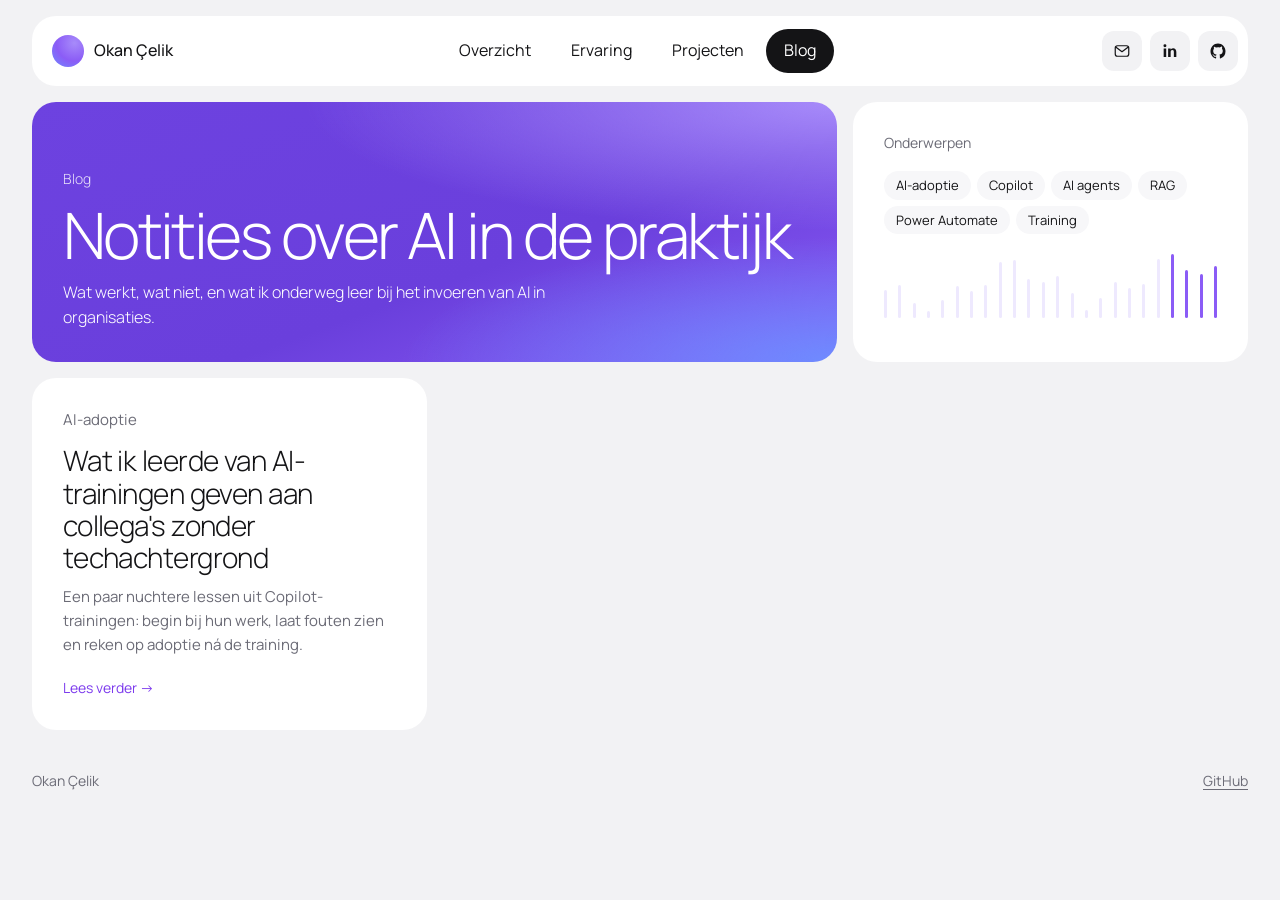
==== blog/index.html @ e5b3ea09 "Nieuwe cv-site met blog in dashboard-stijl Co-Authored-By: Claude Opus 5.5 <noreply@anthropic.com>" ====
<!DOCTYPE html>
<html lang="nl">
<head>
  <meta charset="UTF-8">
  <meta name="viewport" content="width=device-width, initial-scale=1">
  <title>Blog · Okan Çelik</title>
  <meta name="description" content="Notities van Okan Çelik over AI in de praktijk: adoptie, Copilot, agents en automatisering.">
  <link rel="icon" href="../assets/favicon.svg" type="image/svg+xml">
  <link rel="preconnect" href="https://fonts.googleapis.com">
  <link rel="preconnect" href="https://fonts.gstatic.com" crossorigin>
  <link href="https://fonts.googleapis.com/css2?family=Manrope:wght@300;400;500&display=swap" rel="stylesheet">
  <link rel="stylesheet" href="../style.css">
  <script src="../script.js" defer></script>
</head>
<body>
<a class="skip-link" href="#main">Naar de inhoud</a>

<div class="wrap">
  <header class="site-header">
    <a class="logo" href="../index.html"><span class="logo-mark" aria-hidden="true"></span>Okan Çelik</a>
    <nav class="nav" aria-label="Hoofdnavigatie">
      <ul>
        <li><a href="../index.html">Overzicht</a></li>
        <li><a href="../index.html#ervaring">Ervaring</a></li>
        <li><a href="../index.html#projecten">Projecten</a></li>
        <li><a href="../blog/" aria-current="page">Blog</a></li>
      </ul>
    </nav>
    <div class="icon-links">
      <!-- VUL-IN: vervang het e-mailadres -->
      <a class="icon-btn" href="mailto:VUL-IN@example.com" aria-label="E-mail">
        <svg viewBox="0 0 24 24" fill="none" stroke="currentColor" stroke-width="1.6" stroke-linecap="round" stroke-linejoin="round" aria-hidden="true"><rect x="3" y="5" width="18" height="14" rx="3"/><path d="m4 7 8 6 8-6"/></svg>
      </a>
      <!-- VUL-IN: vervang de LinkedIn-URL -->
      <a class="icon-btn" href="https://www.linkedin.com/in/VUL-IN" aria-label="LinkedIn">
        <svg viewBox="0 0 24 24" fill="currentColor" aria-hidden="true"><path d="M6.94 8.5H3.56V20h3.38V8.5ZM5.25 3a1.97 1.97 0 1 0 0 3.94 1.97 1.97 0 0 0 0-3.94Zm15.19 10.3c0-3.1-1.66-4.98-4.32-4.98-1.92 0-2.78 1.06-3.26 1.8V8.5H9.5V20h3.38v-6.06c0-1.6.3-3.14 2.28-3.14 1.95 0 1.98 1.82 1.98 3.24V20h3.3v-6.7Z"/></svg>
      </a>
      <a class="icon-btn" href="https://github.com/okancelikOB" aria-label="GitHub">
        <svg viewBox="0 0 24 24" fill="currentColor" aria-hidden="true"><path d="M12 2C6.48 2 2 6.58 2 12.23c0 4.52 2.87 8.35 6.84 9.7.5.1.68-.22.68-.49l-.01-1.73c-2.78.62-3.37-1.37-3.37-1.37-.46-1.18-1.11-1.5-1.11-1.5-.91-.64.07-.62.07-.62 1 .07 1.53 1.06 1.53 1.06.9 1.57 2.35 1.12 2.92.86.09-.67.35-1.12.63-1.38-2.22-.26-4.56-1.14-4.56-5.07 0-1.12.39-2.04 1.03-2.76-.1-.26-.45-1.3.1-2.71 0 0 .84-.28 2.75 1.05A9.36 9.36 0 0 1 12 6.84c.85 0 1.7.12 2.5.34 1.9-1.33 2.74-1.05 2.74-1.05.55 1.41.2 2.45.1 2.71.64.72 1.03 1.64 1.03 2.76 0 3.94-2.34 4.8-4.57 5.06.36.32.68.94.68 1.9l-.01 2.81c0 .27.18.6.69.49A10.26 10.26 0 0 0 22 12.23C22 6.58 17.52 2 12 2Z"/></svg>
      </a>
    </div>
  </header>
  <main id="main" class="bento">

    <section class="panel panel--accent blog-hero span-8" aria-labelledby="blog-titel">
      <p class="label">Blog</p>
      <h1 id="blog-titel">Notities over AI in de praktijk</h1>
      <p>Wat werkt, wat niet, en wat ik onderweg leer bij het invoeren van AI in organisaties.</p>
    </section>

    <section class="panel span-4" aria-labelledby="onderwerpen">
      <p class="label" id="onderwerpen">Onderwerpen</p>
      <div class="chips" style="margin-top:16px">
        <span class="chip">AI-adoptie</span>
        <span class="chip">Copilot</span>
        <span class="chip">AI agents</span>
        <span class="chip">RAG</span>
        <span class="chip">Power Automate</span>
        <span class="chip">Training</span>
      </div>
      <div class="bars" data-bars="24" data-seed="3" data-highlight="4" aria-hidden="true"></div>
    </section>

    <!-- POSTS: nieuwste bovenaan. Kopieer een <article> om een post toe te voegen. -->
    <article class="panel span-4 card-link">
      <p class="label">AI-adoptie</p>
      <h2 class="title"><a href="posts/wat-ik-leerde-van-ai-trainingen.html">Wat ik leerde van AI-trainingen geven aan collega's zonder techachtergrond</a></h2>
      <p>Een paar nuchtere lessen uit Copilot-trainingen: begin bij hun werk, laat fouten zien en reken op adoptie ná de training.</p>
      <span class="more" aria-hidden="true">Lees verder →</span>
    </article>

  </main>

  <footer class="site-footer">
    <span>Okan Çelik</span>
    <a href="https://github.com/okancelikOB">GitHub</a>
  </footer>
</div>
</body>
</html>
---- style.css ----
/* ==========================================================================
   Okan Çelik — cv & blog
   Lichte dashboard-stijl: grijze achtergrond, witte panelen, paars accent.
   ========================================================================== */

:root {
  --bg: #F2F2F4;
  --panel: #FFFFFF;
  --panel-soft: #F7F7F9;
  --line: #E9E9EE;
  --ink: #141416;
  --muted: #6B6B76;
  --lavender: #A78BFA;
  --violet: #8B5CF6;
  --blue: #6E8BFF;
  --violet-deep: #6D42E0;
  --link: #7C3AED;
  --tint: #EEE9FE;
  --radius: 24px;
  --radius-sm: 16px;
  --gap: 16px;
  --font: "Manrope", system-ui, -apple-system, "Segoe UI", sans-serif;
}

*,
*::before,
*::after { box-sizing: border-box; }

html { scroll-behavior: smooth; }

body {
  margin: 0;
  background: var(--bg);
  color: var(--ink);
  font-family: var(--font);
  font-size: 16px;
  font-weight: 400;
  line-height: 1.6;
  -webkit-font-smoothing: antialiased;
}

img, svg { max-width: 100%; display: block; }

h1, h2, h3 { margin: 0; font-weight: 400; line-height: 1.15; letter-spacing: -0.02em; }
p { margin: 0; }
ul, ol { margin: 0; padding: 0; list-style: none; }

a { color: var(--link); text-underline-offset: 3px; }

:focus-visible {
  outline: 2px solid var(--link);
  outline-offset: 3px;
  border-radius: 8px;
}

.skip-link {
  position: absolute;
  left: 16px;
  top: -100px;
  z-index: 10;
  padding: 10px 16px;
  background: var(--ink);
  color: #fff;
  border-radius: 999px;
  text-decoration: none;
}
.skip-link:focus { top: 16px; }

.visually-hidden {
  position: absolute !important;
  width: 1px; height: 1px;
  overflow: hidden;
  clip: rect(0 0 0 0);
  white-space: nowrap;
}

.wrap {
  max-width: 1280px;
  margin: 0 auto;
  padding-inline: clamp(16px, 3vw, 32px);
}

/* ---------- Navigatie ---------- */

.site-header {
  display: grid;
  grid-template-columns: auto 1fr auto;
  grid-template-areas: "logo nav icons";
  align-items: center;
  gap: 16px;
  margin-block: 16px;
  padding: 10px 10px 10px 20px;
  background: var(--panel);
  border-radius: var(--radius);
}

.logo {
  grid-area: logo;
  display: flex;
  align-items: center;
  gap: 10px;
  color: var(--ink);
  font-weight: 500;
  text-decoration: none;
  white-space: nowrap;
}
.logo-mark {
  width: 32px;
  height: 32px;
  border-radius: 50%;
  background: radial-gradient(circle at 70% 25%, var(--lavender), var(--violet) 55%, var(--blue));
}

.nav { grid-area: nav; justify-self: center; overflow-x: auto; scrollbar-width: none; }
.nav::-webkit-scrollbar { display: none; }
.nav ul { display: flex; gap: 4px; padding: 3px; }
.nav a {
  display: block;
  padding: 9px 18px;
  border-radius: 999px;
  color: var(--ink);
  text-decoration: none;
  white-space: nowrap;
}
.nav a:hover { background: var(--panel-soft); }
.nav a[aria-current="page"] { background: var(--ink); color: #fff; }

.icon-links { grid-area: icons; display: flex; gap: 8px; }
.icon-btn {
  display: grid;
  place-items: center;
  width: 40px;
  height: 40px;
  border-radius: 12px;
  background: var(--bg);
  color: var(--ink);
}
.icon-btn:hover { background: var(--tint); color: var(--link); }
.icon-btn svg { width: 18px; height: 18px; }

/* ---------- Bento-grid & panelen ---------- */

.bento {
  display: grid;
  grid-template-columns: repeat(12, minmax(0, 1fr));
  gap: var(--gap);
}

.panel {
  background: var(--panel);
  border-radius: var(--radius);
  padding: clamp(20px, 2.4vw, 32px);
  min-width: 0;
}

.span-3 { grid-column: span 3; }
.span-4 { grid-column: span 4; }
.span-5 { grid-column: span 5; }
.span-6 { grid-column: span 6; }
.span-7 { grid-column: span 7; }
.span-8 { grid-column: span 8; }
.span-12 { grid-column: span 12; }

.panel-head {
  display: flex;
  justify-content: space-between;
  align-items: baseline;
  gap: 12px;
  margin-bottom: 20px;
}

.label { font-size: 14px; color: var(--muted); font-weight: 400; letter-spacing: 0; }
.title { font-size: clamp(22px, 2.2vw, 28px); font-weight: 300; }
.big {
  font-size: clamp(44px, 5vw, 64px);
  font-weight: 300;
  line-height: 1;
  letter-spacing: -0.04em;
  margin-block: 12px 8px;
  font-variant-numeric: tabular-nums;
}
.sub { font-size: 14px; color: var(--muted); }

.chip {
  display: inline-flex;
  align-items: center;
  gap: 6px;
  padding: 4px 12px;
  border-radius: 999px;
  background: var(--panel-soft);
  font-size: 13px;
  color: var(--ink);
}
.chips { display: flex; flex-wrap: wrap; gap: 6px; }

/* ---------- Groot paars paneel ---------- */

.panel--accent {
  position: relative;
  overflow: hidden;
  display: flex;
  flex-direction: column;
  color: #fff;
  background:
    radial-gradient(120% 90% at 100% 0%, var(--lavender) 0%, rgba(167, 139, 250, 0) 55%),
    radial-gradient(90% 80% at 100% 100%, var(--blue) 0%, rgba(110, 139, 255, 0) 60%),
    linear-gradient(160deg, var(--violet-deep) 0%, #6A3FDC 60%, var(--violet) 100%);
}
.panel--accent .label { color: #fff; opacity: 0.85; }
.panel--accent :focus-visible { outline-color: #fff; }

.hero { grid-column: 7 / span 6; grid-row: 1 / span 2; min-height: 460px; }
.hero h1 {
  font-size: clamp(44px, 5.5vw, 76px);
  font-weight: 300;
  letter-spacing: -0.04em;
  margin-block: 16px 8px;
}
.hero .role { font-size: 18px; font-weight: 400; }
.hero .intro { max-width: 46ch; margin-top: 16px; font-weight: 300; font-size: 17px; }

.hero-curve { position: relative; height: 90px; margin-block: auto 0; color: #fff; padding-top: 24px; }

.hero-facts {
  display: grid;
  grid-template-columns: repeat(3, minmax(0, 1fr));
  gap: 12px;
  margin-top: 20px;
  padding-top: 20px;
  border-top: 1px solid rgba(255, 255, 255, 0.28);
}
.hero-facts dt { font-size: 13px; opacity: 0.85; }
.hero-facts dd { margin: 2px 0 0; font-size: 15px; }

.actions { display: flex; flex-wrap: wrap; gap: 8px; margin-top: 24px; }
.btn {
  display: inline-flex;
  align-items: center;
  gap: 8px;
  padding: 10px 20px;
  border-radius: 999px;
  font-size: 15px;
  text-decoration: none;
  white-space: nowrap;
}
.btn--light { background: #fff; color: var(--ink); }
.btn--ghost { color: #fff; box-shadow: inset 0 0 0 1px rgba(255, 255, 255, 0.55); }
.btn--ghost:hover { background: rgba(255, 255, 255, 0.12); }
.btn--dark { background: var(--ink); color: #fff; }

/* ---------- Grafieken ---------- */

/* Dunne verticale streepjes (gevuld door script.js of handmatig) */
.bars {
  display: flex;
  align-items: flex-end;
  justify-content: space-between;
  gap: 4px;
  height: 64px;
  margin-top: 20px;
}
.bars span {
  width: 3px;
  height: var(--h, 50%);
  border-radius: 3px;
  background: var(--tint);
  transform-origin: bottom;
}
.bars span.is-hi { background: var(--violet); }

/* Vloeiende curve met verloop eronder */
.curve { position: relative; color: var(--violet); }
.curve svg { position: absolute; inset: 0; width: 100%; height: 100%; overflow: visible; }
.curve-line { fill: none; stroke: currentColor; stroke-width: 2; vector-effect: non-scaling-stroke; }
.curve-dot {
  position: absolute;
  width: 12px;
  height: 12px;
  border-radius: 50%;
  background: currentColor;
  box-shadow: 0 0 0 5px color-mix(in srgb, currentColor 22%, transparent);
  transform: translate(-50%, -50%);
}
.hero-curve .curve-dot { background: #fff; }

/* Halve-cirkelmeter */
.gauge { position: relative; max-width: 220px; margin: 12px auto 0; }
.gauge svg { width: 100%; height: auto; }
.gauge-value {
  position: absolute;
  inset: auto 0 0;
  text-align: center;
  font-size: 48px;
  font-weight: 300;
  line-height: 1;
  letter-spacing: -0.04em;
}

/* Talen */
.lang-list { display: grid; gap: 10px; margin-top: 16px; }
.lang-list li { display: flex; justify-content: space-between; gap: 8px; font-size: 15px; }
.lang-list span { color: var(--muted); font-size: 14px; }

/* ---------- Werkervaring (tracker) ---------- */

.tracker-chart { height: 130px; margin-bottom: 16px; }
.tracker-chart .curve-dot {
  width: 10px;
  height: 10px;
  background: #fff;
  border: 2px solid var(--violet);
  box-shadow: none;
  transition: transform 0.2s;
}
.tracker-chart .curve-dot.is-active {
  background: var(--violet);
  box-shadow: 0 0 0 6px color-mix(in srgb, var(--violet) 22%, transparent);
  transform: translate(-50%, -50%) scale(1.4);
}

.axis { display: flex; justify-content: space-between; font-size: 13px; color: var(--muted); margin-bottom: 8px; }

.tracker-steps {
  display: grid;
  grid-template-columns: repeat(7, minmax(0, 1fr));
  gap: 8px;
}
.tracker-steps button {
  font: inherit;
  text-align: left;
  padding: 12px 14px;
  border: 0;
  border-radius: var(--radius-sm);
  background: var(--panel-soft);
  color: var(--ink);
  cursor: pointer;
  line-height: 1.3;
}
.tracker-steps button:hover { background: var(--tint); }
.tracker-steps button[aria-selected="true"] { background: var(--ink); color: #fff; }
.tracker-steps .org { display: block; font-size: 12px; opacity: 0.75; margin-bottom: 4px; }
.tracker-steps .role-name { display: block; font-size: 14px; }

.tracker-detail {
  margin-top: 16px;
  padding: clamp(18px, 2vw, 28px);
  border-radius: 20px;
  background: var(--panel-soft);
}
.tracker-detail + .tracker-detail { margin-top: 8px; }
.tracker-detail h3 { font-size: 22px; font-weight: 300; }
.tracker-detail .label { margin-top: 2px; }
.tracker-detail ul { display: grid; grid-template-columns: repeat(2, minmax(0, 1fr)); gap: 8px 24px; margin-top: 16px; }
.tracker-detail li { position: relative; padding-left: 18px; font-size: 15px; }
.tracker-detail li::before {
  content: "";
  position: absolute;
  left: 0;
  top: 0.6em;
  width: 6px;
  height: 6px;
  border-radius: 50%;
  background: var(--violet);
}

/* Zonder JS: geen knoppen, alle rollen onder elkaar */
html:not(.js) .tracker-steps,
html:not(.js) .tracker-chart,
html:not(.js) .axis { display: none; }

/* ---------- Skills ---------- */

.skill-chart { height: 150px; margin-top: 8px; }
.skill-chart span { width: 3px; }
.skill-chart span[data-g="1"] { background: var(--violet); }
.skill-chart span[data-g="2"] { background: var(--lavender); }
.skill-chart span[data-g="3"] { background: var(--blue); }
.skill-chart span[data-g="4"] { background: var(--ink); }

.skill-groups { display: grid; grid-template-columns: repeat(4, minmax(0, 1fr)); gap: 16px; margin-top: 20px; }
.skill-groups h3 { display: flex; align-items: center; gap: 8px; font-size: 14px; color: var(--muted); margin-bottom: 8px; }
.skill-groups h3::before { content: ""; width: 8px; height: 8px; border-radius: 50%; background: var(--c); }
.skill-groups li { font-size: 15px; }

/* ---------- Opleiding ---------- */

.steps { position: relative; display: grid; gap: 22px; margin-top: 8px; }
.steps::before {
  content: "";
  position: absolute;
  left: 5px;
  top: 8px;
  bottom: 8px;
  width: 2px;
  background: linear-gradient(var(--violet), var(--tint));
}
.steps li { position: relative; padding-left: 28px; }
.steps li::before {
  content: "";
  position: absolute;
  left: 0;
  top: 6px;
  width: 12px;
  height: 12px;
  border-radius: 50%;
  background: #fff;
  border: 2px solid var(--violet);
}
.steps li:first-child::before { background: var(--violet); }
.steps strong { display: block; font-weight: 500; }

/* ---------- Projecten ---------- */

.project { display: flex; flex-direction: column; gap: 12px; }
.project p { color: var(--muted); font-size: 15px; }
.project .chips { margin-top: auto; padding-top: 8px; }

.diverge { margin-top: 8px; }
.diverge-row { display: grid; grid-template-columns: 90px 1fr 64px; align-items: center; gap: 12px; font-size: 14px; }
.diverge-row + .diverge-row { margin-top: 10px; }
.diverge-track {
  position: relative;
  height: 10px;
  background: linear-gradient(var(--line), var(--line)) center / 1px 100% no-repeat;
}
.diverge-bar { position: absolute; top: 2px; height: 6px; border-radius: 6px; background: var(--violet); }
.diverge-bar.neg { right: 50%; }
.diverge-bar.pos { left: 50%; background: var(--blue); }
.diverge-row .val { text-align: right; font-variant-numeric: tabular-nums; }
.diverge .sub { margin-top: 10px; }

.key-finding {
  padding: 14px 16px;
  border-radius: var(--radius-sm);
  background: var(--tint);
  color: var(--ink) !important;
}

/* Klikbaar paneel (blog-kaarten) */
.card-link { position: relative; display: flex; flex-direction: column; gap: 12px; transition: background 0.2s; }
.card-link:hover { background: #FCFBFF; }
.card-link h2 a, .card-link h3 a { color: var(--ink); text-decoration: none; }
.card-link h2 a::after, .card-link h3 a::after { content: ""; position: absolute; inset: 0; border-radius: var(--radius); }
.card-link :focus-visible { outline: none; }
.card-link:has(a:focus-visible) { outline: 2px solid var(--link); outline-offset: 3px; }
.card-link p { color: var(--muted); font-size: 15px; }
.more { margin-top: auto; padding-top: 8px; font-size: 14px; color: var(--link); }

/* Contact */
.contact-list { display: grid; gap: 8px; margin-top: 8px; }
.contact-list a {
  display: flex;
  align-items: center;
  gap: 12px;
  padding: 8px;
  border-radius: var(--radius-sm);
  color: var(--ink);
  text-decoration: none;
}
.contact-list a:hover { background: var(--panel-soft); }
.contact-list .icon-btn { flex: none; }
.contact-list small { display: block; color: var(--muted); font-size: 13px; }

/* ---------- Blog ---------- */

.blog-hero { min-height: 260px; justify-content: flex-end; }
.blog-hero h1 { font-size: clamp(40px, 5vw, 64px); font-weight: 300; letter-spacing: -0.04em; margin-block: 8px; }
.blog-hero p { max-width: 50ch; font-weight: 300; }

.article {
  max-width: 780px;
  margin: 0 auto;
  padding: clamp(24px, 5vw, 64px);
}
.back { display: inline-block; font-size: 14px; color: var(--muted); text-decoration: none; margin-bottom: 24px; }
.back:hover { color: var(--link); }
.article h1 { font-size: clamp(32px, 4.5vw, 52px); font-weight: 300; letter-spacing: -0.035em; margin-block: 16px; }
.article .lead { font-size: 19px; font-weight: 300; color: var(--muted); }
.prose { margin-top: 32px; font-size: 17px; }
.prose > * + * { margin-top: 1.1em; }
.prose h2 { font-size: 24px; font-weight: 400; margin-top: 1.8em; }
.prose ul, .prose ol { padding-left: 1.3em; list-style: disc; }
.prose ol { list-style: decimal; }
.prose li + li { margin-top: 0.4em; }
.prose blockquote {
  margin-inline: 0;
  padding: 16px 20px;
  border-radius: var(--radius-sm);
  background: var(--tint);
}
.prose img { border-radius: var(--radius-sm); }

/* ---------- Footer ---------- */

.site-footer {
  display: flex;
  flex-wrap: wrap;
  justify-content: space-between;
  gap: 8px;
  padding-block: 32px;
  font-size: 14px;
  color: var(--muted);
}
.site-footer a { color: var(--muted); }

main { padding-bottom: 8px; }

/* ---------- Animatie (alleen als de gebruiker het toestaat) ---------- */

@media (prefers-reduced-motion: no-preference) {
  .bars span { animation: grow 0.8s cubic-bezier(0.2, 0.7, 0.2, 1) both; animation-delay: calc(var(--i, 0) * 18ms); }
  .curve svg { animation: reveal 1.2s cubic-bezier(0.3, 0.6, 0.2, 1) both; }
  .curve-dot { animation: fade 0.4s ease-out 0.9s both; }
}
@media (prefers-reduced-motion: reduce) {
  html { scroll-behavior: auto; }
  *, *::before, *::after { transition: none !important; }
}
@keyframes grow { from { transform: scaleY(0); } }
@keyframes reveal { from { clip-path: inset(0 100% 0 0); } to { clip-path: inset(0 0 0 0); } }
@keyframes fade { from { opacity: 0; } }

/* ---------- Responsive ---------- */

@media (max-width: 1024px) {
  .bento { grid-template-columns: repeat(6, minmax(0, 1fr)); }
  .span-3 { grid-column: span 3; }
  .span-4, .span-5, .span-6, .span-7, .span-8, .span-12 { grid-column: span 6; }
  .span-4.half { grid-column: span 3; }
  .hero { grid-column: 1 / -1; grid-row: auto; min-height: 0; }
  .tracker-steps { grid-template-columns: repeat(4, minmax(0, 1fr)); }
  .skill-groups { grid-template-columns: repeat(2, minmax(0, 1fr)); }
}

@media (max-width: 720px) {
  .site-header {
    grid-template-columns: 1fr auto;
    grid-template-areas: "logo icons" "nav nav";
    padding: 10px;
  }
  .nav { justify-self: stretch; }
  .nav ul { justify-content: space-between; }
  .nav ul { gap: 0; }
  .nav a { padding: 8px 10px; font-size: 15px; }
  .logo { padding-left: 6px; }
}

@media (max-width: 640px) {
  .bento { grid-template-columns: minmax(0, 1fr); }
  .bento > * { grid-column: 1 / -1 !important; }
  .hero-facts { grid-template-columns: 1fr; }
  .tracker-chart { height: 90px; }
  .tracker-steps { grid-template-columns: minmax(0, 1fr); }
  .tracker-detail ul { grid-template-columns: 1fr; }
  .skill-groups { grid-template-columns: 1fr 1fr; }
  .diverge-row { grid-template-columns: 76px 1fr 56px; }
}
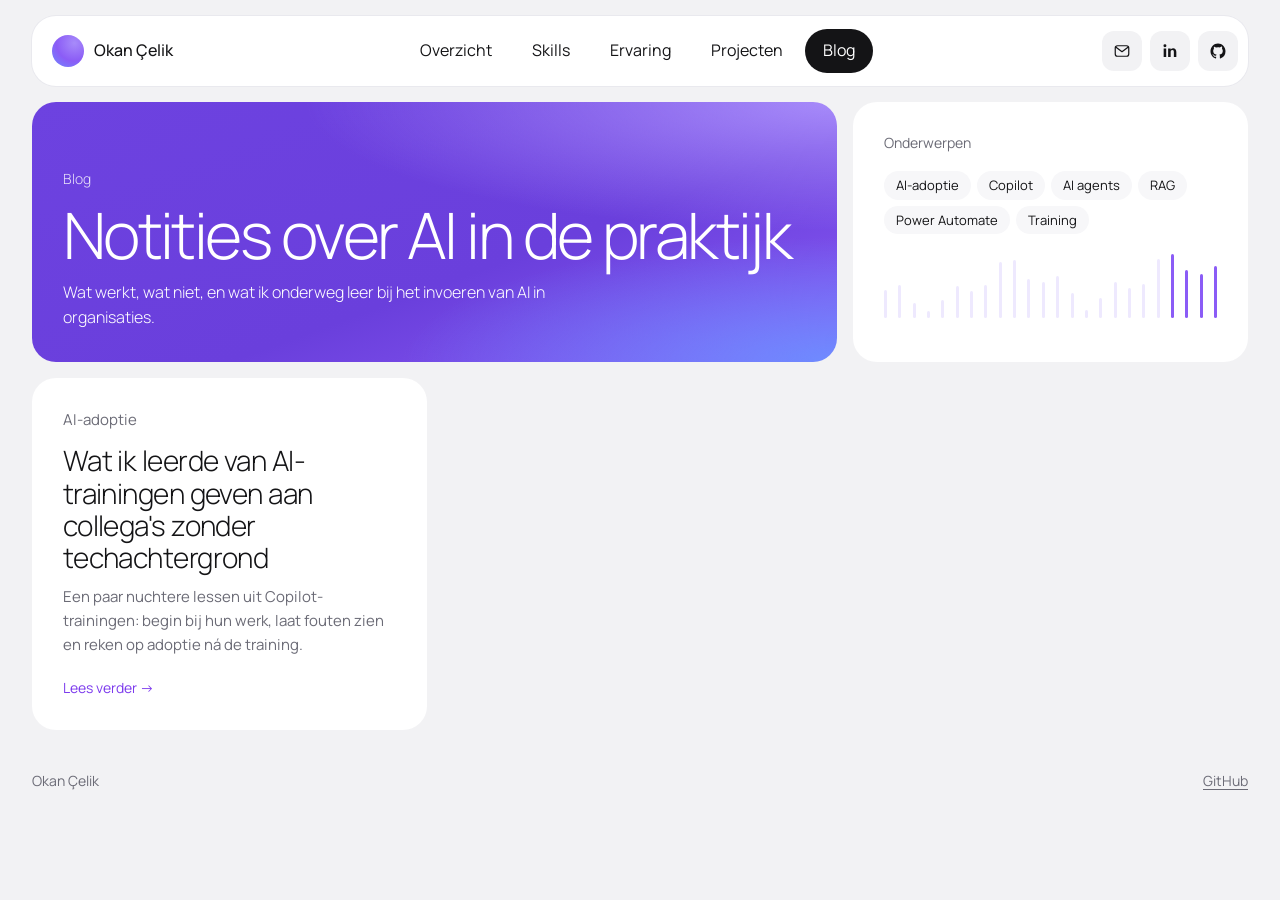
==== commit 341748f8: "Herindeling voor recruiters: skill-filter, uitklapbare projecten, meelopende nav Werkervaring en opl" ====
--- a/blog/index.html
+++ b/blog/index.html
@@ -20,7 +20,8 @@
     <a class="logo" href="../index.html"><span class="logo-mark" aria-hidden="true"></span>Okan Çelik</a>
     <nav class="nav" aria-label="Hoofdnavigatie">
       <ul>
-        <li><a href="../index.html">Overzicht</a></li>
+        <li><a href="../index.html#overzicht">Overzicht</a></li>
+        <li><a href="../index.html#skills">Skills</a></li>
         <li><a href="../index.html#ervaring">Ervaring</a></li>
         <li><a href="../index.html#projecten">Projecten</a></li>
         <li><a href="../blog/" aria-current="page">Blog</a></li>
--- a/style.css
+++ b/style.css
@@ -40,6 +40,7 @@
 }
 
 img, svg { max-width: 100%; display: block; }
+[hidden] { display: none !important; }
 
 h1, h2, h3 { margin: 0; font-weight: 400; line-height: 1.15; letter-spacing: -0.02em; }
 p { margin: 0; }
@@ -88,11 +89,17 @@
   grid-template-areas: "logo nav icons";
   align-items: center;
   gap: 16px;
+  position: sticky;
+  top: 8px;
+  z-index: 20;
   margin-block: 16px;
   padding: 10px 10px 10px 20px;
   background: var(--panel);
   border-radius: var(--radius);
-}
+  box-shadow: 0 0 0 1px var(--line);
+}
+
+[id] { scroll-margin-top: 104px; }
 
 .logo {
   grid-area: logo;
@@ -123,7 +130,7 @@
   white-space: nowrap;
 }
 .nav a:hover { background: var(--panel-soft); }
-.nav a[aria-current="page"] { background: var(--ink); color: #fff; }
+.nav a[aria-current]:not([aria-current="false"]) { background: var(--ink); color: #fff; }
 
 .icon-links { grid-area: icons; display: flex; gap: 8px; }
 .icon-btn {
@@ -209,28 +216,16 @@
 .panel--accent .label { color: #fff; opacity: 0.85; }
 .panel--accent :focus-visible { outline-color: #fff; }
 
-.hero { grid-column: 7 / span 6; grid-row: 1 / span 2; min-height: 460px; }
+.hero { grid-column: 5 / span 8; grid-row: 1; min-height: 380px; }
 .hero h1 {
   font-size: clamp(44px, 5.5vw, 76px);
   font-weight: 300;
   letter-spacing: -0.04em;
   margin-block: 16px 8px;
 }
-.hero .role { font-size: 18px; font-weight: 400; }
 .hero .intro { max-width: 46ch; margin-top: 16px; font-weight: 300; font-size: 17px; }
 
 .hero-curve { position: relative; height: 90px; margin-block: auto 0; color: #fff; padding-top: 24px; }
-
-.hero-facts {
-  display: grid;
-  grid-template-columns: repeat(3, minmax(0, 1fr));
-  gap: 12px;
-  margin-top: 20px;
-  padding-top: 20px;
-  border-top: 1px solid rgba(255, 255, 255, 0.28);
-}
-.hero-facts dt { font-size: 13px; opacity: 0.85; }
-.hero-facts dd { margin: 2px 0 0; font-size: 15px; }
 
 .actions { display: flex; flex-wrap: wrap; gap: 8px; margin-top: 24px; }
 .btn {
@@ -282,6 +277,7 @@
   transform: translate(-50%, -50%);
 }
 .hero-curve .curve-dot { background: #fff; }
+.hero-curve .curve-line { stroke-width: 2.5; }
 
 /* Halve-cirkelmeter */
 .gauge { position: relative; max-width: 220px; margin: 12px auto 0; }
@@ -490,6 +486,139 @@
 }
 .prose img { border-radius: var(--radius-sm); }
 
+/* ---------- Secties ---------- */
+
+.section { margin-top: var(--gap); }
+.section-head {
+  display: flex;
+  flex-wrap: wrap;
+  justify-content: space-between;
+  align-items: baseline;
+  gap: 8px 16px;
+  margin: 48px 4px 16px;
+}
+
+.facts { grid-column: 1 / span 4; grid-row: 1; display: flex; flex-direction: column; }
+.facts dl { display: grid; gap: 18px; margin: 20px 0 0; }
+.facts dt { font-size: 13px; color: var(--muted); }
+.facts dd { margin: 2px 0 0; font-size: 16px; }
+
+.strength { display: flex; flex-direction: column; gap: 12px; }
+.strength p { color: var(--muted); font-size: 15px; }
+.strength .chips { margin-top: auto; padding-top: 8px; }
+.strength-icon {
+  display: grid;
+  place-items: center;
+  width: 44px;
+  height: 44px;
+  border-radius: 14px;
+  background: var(--tint);
+  color: var(--link);
+}
+.strength-icon svg { width: 22px; height: 22px; }
+
+.stat { display: flex; flex-direction: column; color: var(--ink); text-decoration: none; }
+a.stat:hover { background: #FCFBFF; }
+a.stat .more { margin-top: auto; }
+.center { text-align: center; margin-top: 10px; }
+
+/* ---------- Skill-filter ---------- */
+
+button.chip, .skill { font: inherit; border: 0; cursor: pointer; }
+button.chip { font-size: 13px; }
+button.chip:hover { background: var(--tint); }
+.chip--static { color: var(--muted); }
+
+.skill {
+  display: inline-flex;
+  align-items: center;
+  gap: 6px;
+  padding: 2px 0;
+  background: none;
+  color: var(--ink);
+  font-size: 15px;
+  text-align: left;
+}
+.skill:hover { color: var(--link); }
+.skill::after {
+  content: attr(data-count);
+  font-size: 12px;
+  color: var(--muted);
+}
+
+button.chip[aria-pressed="true"],
+.skill[aria-pressed="true"] { background: var(--ink); color: #fff; }
+.skill[aria-pressed="true"] { padding: 2px 10px; border-radius: 999px; }
+.skill[aria-pressed="true"]::after { color: #fff; opacity: 0.7; }
+
+.skill-chart span { transition: opacity 0.2s, background 0.2s; }
+.skill-chart.has-selection span:not(.is-selected) { opacity: 0.25; }
+
+[data-skills] { transition: opacity 0.25s, box-shadow 0.25s; }
+.is-filtering [data-skills]:not(.is-match) { opacity: 0.35; }
+.is-filtering .panel.is-match,
+.is-filtering .tracker-steps .is-match { box-shadow: inset 0 0 0 2px var(--violet); }
+.tracker-chart .curve-dot.is-match { border-color: var(--link); background: var(--tint); }
+
+.filter-bar {
+  position: fixed;
+  left: 50%;
+  bottom: calc(16px + env(safe-area-inset-bottom, 0px));
+  z-index: 30;
+  display: flex;
+  align-items: center;
+  gap: 12px;
+  max-width: calc(100% - 32px);
+  padding: 8px 8px 8px 20px;
+  border-radius: 999px;
+  background: var(--ink);
+  color: #fff;
+  font-size: 14px;
+  transform: translateX(-50%);
+}
+.filter-clear {
+  flex: none;
+  font: inherit;
+  padding: 8px 14px;
+  border: 0;
+  border-radius: 999px;
+  background: #fff;
+  color: var(--ink);
+  cursor: pointer;
+}
+.filter-bar :focus-visible { outline-color: #fff; }
+
+/* ---------- Uitklapbare projecten ---------- */
+
+.projects { grid-auto-flow: row dense; }
+html.js .project-more { display: none; }
+.project.is-open { grid-column: 1 / -1; }
+.project.is-open .project-more { display: grid; gap: 12px; max-width: 72ch; }
+.project-more p { color: var(--ink); }
+.project-foot {
+  display: flex;
+  flex-wrap: wrap;
+  justify-content: space-between;
+  align-items: center;
+  gap: 12px;
+  margin-top: auto;
+  padding-top: 8px;
+}
+.project-foot .chips { margin-top: 0; padding-top: 0; }
+.more-btn {
+  font: inherit;
+  font-size: 14px;
+  padding: 8px 16px;
+  border: 0;
+  border-radius: 999px;
+  background: var(--panel-soft);
+  color: var(--ink);
+  cursor: pointer;
+}
+.more-btn:hover { background: var(--tint); }
+.more-btn[aria-expanded="true"] { background: var(--ink); color: #fff; }
+html:not(.js) .more-btn { display: none; }
+
 /* ---------- Footer ---------- */
 
 .site-footer {
@@ -526,8 +655,7 @@
   .bento { grid-template-columns: repeat(6, minmax(0, 1fr)); }
   .span-3 { grid-column: span 3; }
   .span-4, .span-5, .span-6, .span-7, .span-8, .span-12 { grid-column: span 6; }
-  .span-4.half { grid-column: span 3; }
-  .hero { grid-column: 1 / -1; grid-row: auto; min-height: 0; }
+  .hero, .facts { grid-column: 1 / -1; grid-row: auto; min-height: 0; }
   .tracker-steps { grid-template-columns: repeat(4, minmax(0, 1fr)); }
   .skill-groups { grid-template-columns: repeat(2, minmax(0, 1fr)); }
 }
@@ -548,7 +676,6 @@
 @media (max-width: 640px) {
   .bento { grid-template-columns: minmax(0, 1fr); }
   .bento > * { grid-column: 1 / -1 !important; }
-  .hero-facts { grid-template-columns: 1fr; }
   .tracker-chart { height: 90px; }
   .tracker-steps { grid-template-columns: minmax(0, 1fr); }
   .tracker-detail ul { grid-template-columns: 1fr; }
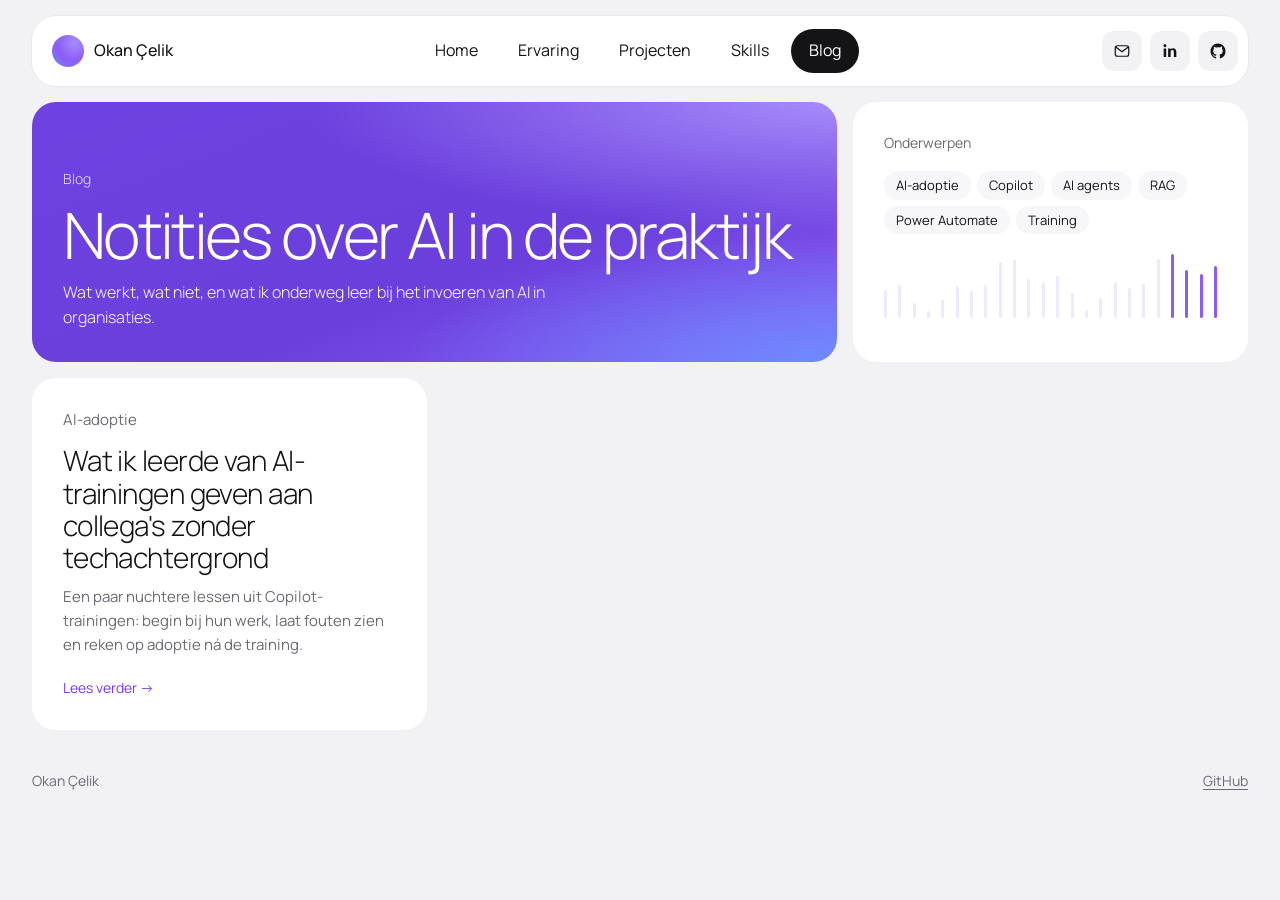
==== commit 4ba61f31: "Rustigere indeling: vijf vaste blokken, projectfilter, geen dubbele info Co-Authored-By: Claude Opus" ====
--- a/blog/index.html
+++ b/blog/index.html
@@ -20,10 +20,10 @@
     <a class="logo" href="../index.html"><span class="logo-mark" aria-hidden="true"></span>Okan Çelik</a>
     <nav class="nav" aria-label="Hoofdnavigatie">
       <ul>
-        <li><a href="../index.html#overzicht">Overzicht</a></li>
-        <li><a href="../index.html#skills">Skills</a></li>
+        <li><a href="../index.html#overzicht">Home</a></li>
         <li><a href="../index.html#ervaring">Ervaring</a></li>
         <li><a href="../index.html#projecten">Projecten</a></li>
+        <li><a href="../index.html#skills">Skills</a></li>
         <li><a href="../blog/" aria-current="page">Blog</a></li>
       </ul>
     </nav>
--- a/style.css
+++ b/style.css
@@ -279,21 +279,8 @@
 .hero-curve .curve-dot { background: #fff; }
 .hero-curve .curve-line { stroke-width: 2.5; }
 
-/* Halve-cirkelmeter */
-.gauge { position: relative; max-width: 220px; margin: 12px auto 0; }
-.gauge svg { width: 100%; height: auto; }
-.gauge-value {
-  position: absolute;
-  inset: auto 0 0;
-  text-align: center;
-  font-size: 48px;
-  font-weight: 300;
-  line-height: 1;
-  letter-spacing: -0.04em;
-}
-
 /* Talen */
-.lang-list { display: grid; gap: 10px; margin-top: 16px; }
+.lang-list { display: grid; gap: 14px; margin-top: 20px; }
 .lang-list li { display: flex; justify-content: space-between; gap: 8px; font-size: 15px; }
 .lang-list span { color: var(--muted); font-size: 14px; }
 
@@ -366,7 +353,7 @@
 
 /* ---------- Skills ---------- */
 
-.skill-chart { height: 150px; margin-top: 8px; }
+.skill-chart { height: 120px; margin-top: 20px; }
 .skill-chart span { width: 3px; }
 .skill-chart span[data-g="1"] { background: var(--violet); }
 .skill-chart span[data-g="2"] { background: var(--lavender); }
@@ -374,13 +361,11 @@
 .skill-chart span[data-g="4"] { background: var(--ink); }
 
 .skill-groups { display: grid; grid-template-columns: repeat(4, minmax(0, 1fr)); gap: 16px; margin-top: 20px; }
-.skill-groups h3 { display: flex; align-items: center; gap: 8px; font-size: 14px; color: var(--muted); margin-bottom: 8px; }
-.skill-groups h3::before { content: ""; width: 8px; height: 8px; border-radius: 50%; background: var(--c); }
 .skill-groups li { font-size: 15px; }
 
 /* ---------- Opleiding ---------- */
 
-.steps { position: relative; display: grid; gap: 22px; margin-top: 8px; }
+.steps { position: relative; display: grid; gap: 22px; margin-top: 20px; }
 .steps::before {
   content: "";
   position: absolute;
@@ -402,14 +387,13 @@
   background: #fff;
   border: 2px solid var(--violet);
 }
-.steps li:first-child::before { background: var(--violet); }
+.steps li:last-child::before { background: var(--violet); }
 .steps strong { display: block; font-weight: 500; }
 
 /* ---------- Projecten ---------- */
 
 .project { display: flex; flex-direction: column; gap: 12px; }
 .project p { color: var(--muted); font-size: 15px; }
-.project .chips { margin-top: auto; padding-top: 8px; }
 
 .diverge { margin-top: 8px; }
 .diverge-row { display: grid; grid-template-columns: 90px 1fr 64px; align-items: center; gap: 12px; font-size: 14px; }
@@ -488,124 +472,70 @@
 
 /* ---------- Secties ---------- */
 
-.section { margin-top: var(--gap); }
+.section { margin-top: 56px; }
 .section-head {
   display: flex;
   flex-wrap: wrap;
   justify-content: space-between;
-  align-items: baseline;
-  gap: 8px 16px;
-  margin: 48px 4px 16px;
-}
-
-.facts { grid-column: 1 / span 4; grid-row: 1; display: flex; flex-direction: column; }
-.facts dl { display: grid; gap: 18px; margin: 20px 0 0; }
-.facts dt { font-size: 13px; color: var(--muted); }
-.facts dd { margin: 2px 0 0; font-size: 16px; }
-
-.strength { display: flex; flex-direction: column; gap: 12px; }
-.strength p { color: var(--muted); font-size: 15px; }
-.strength .chips { margin-top: auto; padding-top: 8px; }
-.strength-icon {
-  display: grid;
-  place-items: center;
-  width: 44px;
-  height: 44px;
-  border-radius: 14px;
-  background: var(--tint);
-  color: var(--link);
-}
-.strength-icon svg { width: 22px; height: 22px; }
-
-.stat { display: flex; flex-direction: column; color: var(--ink); text-decoration: none; }
-a.stat:hover { background: #FCFBFF; }
-a.stat .more { margin-top: auto; }
-.center { text-align: center; margin-top: 10px; }
-
-/* ---------- Skill-filter ---------- */
-
-button.chip, .skill { font: inherit; border: 0; cursor: pointer; }
-button.chip { font-size: 13px; }
-button.chip:hover { background: var(--tint); }
-.chip--static { color: var(--muted); }
-
-.skill {
-  display: inline-flex;
   align-items: center;
-  gap: 6px;
-  padding: 2px 0;
-  background: none;
-  color: var(--ink);
-  font-size: 15px;
-  text-align: left;
-}
-.skill:hover { color: var(--link); }
-.skill::after {
-  content: attr(data-count);
-  font-size: 12px;
-  color: var(--muted);
-}
-
-button.chip[aria-pressed="true"],
-.skill[aria-pressed="true"] { background: var(--ink); color: #fff; }
-.skill[aria-pressed="true"] { padding: 2px 10px; border-radius: 999px; }
-.skill[aria-pressed="true"]::after { color: #fff; opacity: 0.7; }
-
-.skill-chart span { transition: opacity 0.2s, background 0.2s; }
-.skill-chart.has-selection span:not(.is-selected) { opacity: 0.25; }
-
-[data-skills] { transition: opacity 0.25s, box-shadow 0.25s; }
-.is-filtering [data-skills]:not(.is-match) { opacity: 0.35; }
-.is-filtering .panel.is-match,
-.is-filtering .tracker-steps .is-match { box-shadow: inset 0 0 0 2px var(--violet); }
-.tracker-chart .curve-dot.is-match { border-color: var(--link); background: var(--tint); }
-
-.filter-bar {
-  position: fixed;
-  left: 50%;
-  bottom: calc(16px + env(safe-area-inset-bottom, 0px));
-  z-index: 30;
-  display: flex;
-  align-items: center;
-  gap: 12px;
-  max-width: calc(100% - 32px);
-  padding: 8px 8px 8px 20px;
-  border-radius: 999px;
-  background: var(--ink);
-  color: #fff;
+  gap: 12px 16px;
+  margin: 0 4px 16px;
+}
+.section-head .title { font-size: clamp(26px, 2.8vw, 34px); }
+
+/* Kerncijfers naast het paarse paneel */
+.keystats { grid-column: 1 / span 4; grid-row: 1; display: flex; flex-direction: column; }
+.keystats dl { display: flex; flex-direction: column; flex: 1; justify-content: space-around; margin: 8px 0 0; }
+.keystats dl > div { padding-block: 14px; }
+.keystats dl > div + div { border-top: 1px solid var(--line); }
+.keystats dt { font-size: 14px; color: var(--muted); }
+.keystats dd {
+  order: -1;
+  margin: 0;
+  font-size: clamp(40px, 4vw, 56px);
+  font-weight: 300;
+  line-height: 1.05;
+  letter-spacing: -0.04em;
+  font-variant-numeric: tabular-nums;
+}
+.keystats dl > div { display: flex; flex-direction: column; }
+
+/* Skills */
+.skill-groups h4 { display: flex; align-items: center; gap: 8px; margin: 0 0 8px; font-size: 14px; font-weight: 400; color: var(--muted); }
+.skill-groups h4::before { content: ""; width: 8px; height: 8px; border-radius: 50%; background: var(--c); }
+
+/* Contact */
+.lead-text { font-size: 18px; font-weight: 300; margin-bottom: 12px; }
+
+/* ---------- Projecten: filter + gelijke kaarten ---------- */
+
+.filters { display: flex; flex-wrap: wrap; gap: 6px; }
+.filter {
+  font: inherit;
   font-size: 14px;
-  transform: translateX(-50%);
-}
-.filter-clear {
-  flex: none;
-  font: inherit;
-  padding: 8px 14px;
+  padding: 8px 16px;
   border: 0;
   border-radius: 999px;
-  background: #fff;
+  background: var(--panel);
   color: var(--ink);
   cursor: pointer;
 }
-.filter-bar :focus-visible { outline-color: #fff; }
-
-/* ---------- Uitklapbare projecten ---------- */
+.filter:hover { background: var(--tint); }
+.filter[aria-pressed="true"] { background: var(--ink); color: #fff; }
 
 .projects { grid-auto-flow: row dense; }
+.projects .project { grid-column: span 3; }
+.project .title { font-size: 22px; }
+.project .tech { font-size: 14px; color: var(--muted); }
+
 html.js .project-more { display: none; }
 .project.is-open { grid-column: 1 / -1; }
-.project.is-open .project-more { display: grid; gap: 12px; max-width: 72ch; }
+.project.is-open .project-more { display: grid; gap: 14px; max-width: 72ch; }
 .project-more p { color: var(--ink); }
-.project-foot {
-  display: flex;
-  flex-wrap: wrap;
-  justify-content: space-between;
-  align-items: center;
-  gap: 12px;
+
+.more-btn {
+  align-self: flex-start;
   margin-top: auto;
-  padding-top: 8px;
-}
-.project-foot .chips { margin-top: 0; padding-top: 0; }
-.more-btn {
   font: inherit;
   font-size: 14px;
   padding: 8px 16px;
@@ -617,7 +547,8 @@
 }
 .more-btn:hover { background: var(--tint); }
 .more-btn[aria-expanded="true"] { background: var(--ink); color: #fff; }
-html:not(.js) .more-btn { display: none; }
+html:not(.js) .more-btn,
+html:not(.js) .filters { display: none; }
 
 /* ---------- Footer ---------- */
 
@@ -655,7 +586,11 @@
   .bento { grid-template-columns: repeat(6, minmax(0, 1fr)); }
   .span-3 { grid-column: span 3; }
   .span-4, .span-5, .span-6, .span-7, .span-8, .span-12 { grid-column: span 6; }
-  .hero, .facts { grid-column: 1 / -1; grid-row: auto; min-height: 0; }
+  .hero, .keystats { grid-column: 1 / -1; grid-row: auto; min-height: 0; }
+  .keystats dl { flex-direction: row; flex-wrap: wrap; gap: 0 32px; }
+  .keystats dl > div + div { border-top: 0; }
+  .projects .project { grid-column: span 3; }
+  .projects .project.is-open { grid-column: 1 / -1; }
   .tracker-steps { grid-template-columns: repeat(4, minmax(0, 1fr)); }
   .skill-groups { grid-template-columns: repeat(2, minmax(0, 1fr)); }
 }
@@ -669,7 +604,7 @@
   .nav { justify-self: stretch; }
   .nav ul { justify-content: space-between; }
   .nav ul { gap: 0; }
-  .nav a { padding: 8px 10px; font-size: 15px; }
+  .nav a { padding: 8px 9px; font-size: 14px; }
   .logo { padding-left: 6px; }
 }
 
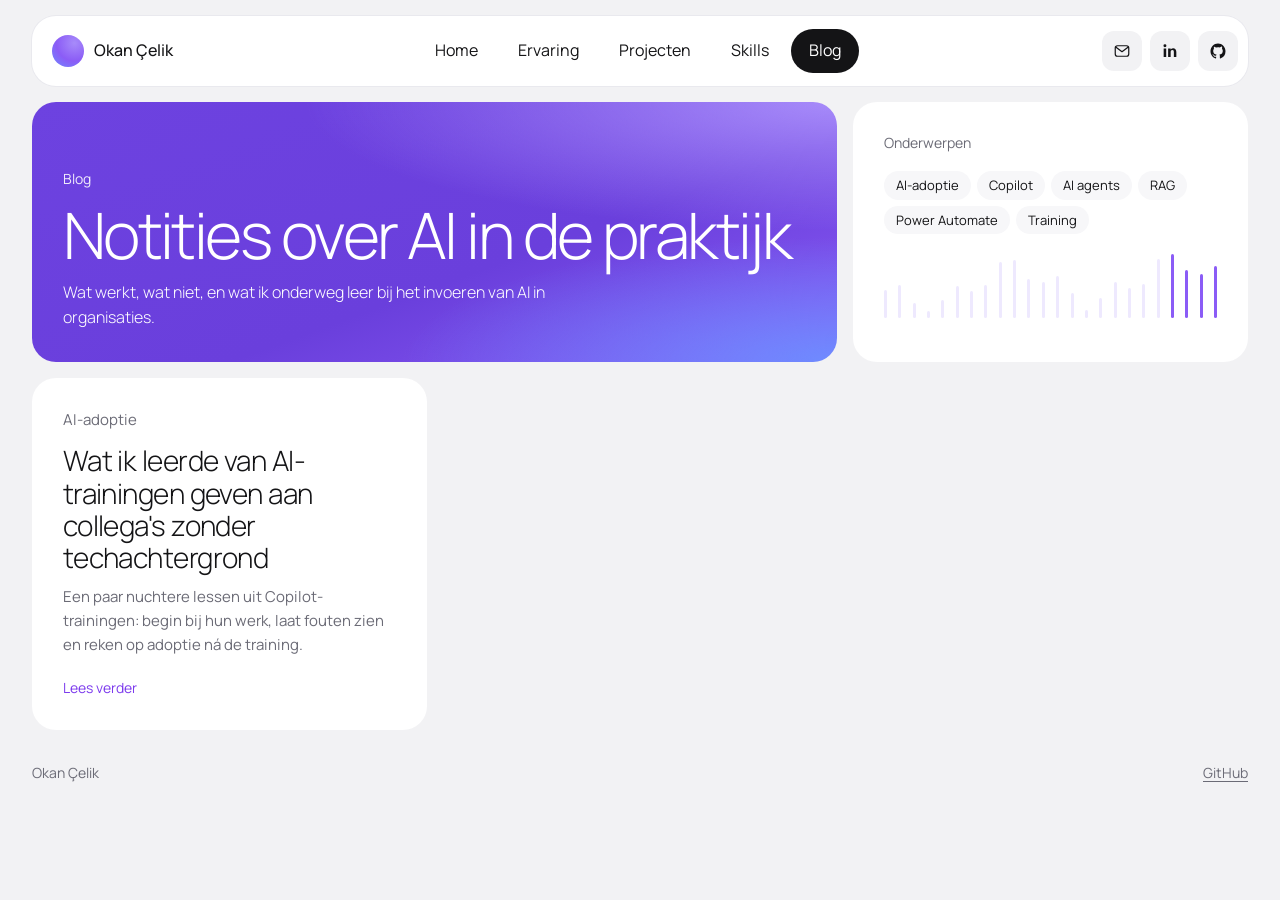
==== commit c8ae1c22: "Copilot basis/advanced, Copilot advanced training en ICT-dashboard toegevoegd; oude stijl met nieuwe" ====
--- a/blog/index.html
+++ b/blog/index.html
@@ -3,12 +3,12 @@
 <head>
   <meta charset="UTF-8">
   <meta name="viewport" content="width=device-width, initial-scale=1">
-  <title>Blog · Okan Çelik</title>
+  <title>Blog | Okan Çelik</title>
   <meta name="description" content="Notities van Okan Çelik over AI in de praktijk: adoptie, Copilot, agents en automatisering.">
   <link rel="icon" href="../assets/favicon.svg" type="image/svg+xml">
   <link rel="preconnect" href="https://fonts.googleapis.com">
   <link rel="preconnect" href="https://fonts.gstatic.com" crossorigin>
-  <link href="https://fonts.googleapis.com/css2?family=Manrope:wght@300;400;500&display=swap" rel="stylesheet">
+  <link href="https://fonts.googleapis.com/css2?family=Manrope:wght@200;300;400;500&display=swap" rel="stylesheet">
   <link rel="stylesheet" href="../style.css">
   <script src="../script.js" defer></script>
 </head>
@@ -28,12 +28,12 @@
       </ul>
     </nav>
     <div class="icon-links">
-      <!-- VUL-IN: vervang het e-mailadres -->
-      <a class="icon-btn" href="mailto:VUL-IN@example.com" aria-label="E-mail">
+      <!-- INVULLEN: e-mailadres -->
+      <a class="icon-btn" href="mailto:[JOUW E-MAIL]" aria-label="E-mail">
         <svg viewBox="0 0 24 24" fill="none" stroke="currentColor" stroke-width="1.6" stroke-linecap="round" stroke-linejoin="round" aria-hidden="true"><rect x="3" y="5" width="18" height="14" rx="3"/><path d="m4 7 8 6 8-6"/></svg>
       </a>
-      <!-- VUL-IN: vervang de LinkedIn-URL -->
-      <a class="icon-btn" href="https://www.linkedin.com/in/VUL-IN" aria-label="LinkedIn">
+      <!-- INVULLEN: LinkedIn-URL -->
+      <a class="icon-btn" href="[JOUW LINKEDIN-URL]" aria-label="LinkedIn">
         <svg viewBox="0 0 24 24" fill="currentColor" aria-hidden="true"><path d="M6.94 8.5H3.56V20h3.38V8.5ZM5.25 3a1.97 1.97 0 1 0 0 3.94 1.97 1.97 0 0 0 0-3.94Zm15.19 10.3c0-3.1-1.66-4.98-4.32-4.98-1.92 0-2.78 1.06-3.26 1.8V8.5H9.5V20h3.38v-6.06c0-1.6.3-3.14 2.28-3.14 1.95 0 1.98 1.82 1.98 3.24V20h3.3v-6.7Z"/></svg>
       </a>
       <a class="icon-btn" href="https://github.com/okancelikOB" aria-label="GitHub">
@@ -43,7 +43,7 @@
   </header>
   <main id="main" class="bento">
 
-    <section class="panel panel--accent blog-hero span-8" aria-labelledby="blog-titel">
+    <section class="panel blog-hero span-8" aria-labelledby="blog-titel">
       <p class="label">Blog</p>
       <h1 id="blog-titel">Notities over AI in de praktijk</h1>
       <p>Wat werkt, wat niet, en wat ik onderweg leer bij het invoeren van AI in organisaties.</p>
@@ -67,7 +67,7 @@
       <p class="label">AI-adoptie</p>
       <h2 class="title"><a href="posts/wat-ik-leerde-van-ai-trainingen.html">Wat ik leerde van AI-trainingen geven aan collega's zonder techachtergrond</a></h2>
       <p>Een paar nuchtere lessen uit Copilot-trainingen: begin bij hun werk, laat fouten zien en reken op adoptie ná de training.</p>
-      <span class="more" aria-hidden="true">Lees verder →</span>
+      <span class="more" aria-hidden="true">Lees verder</span>
     </article>
 
   </main>
--- a/style.css
+++ b/style.css
@@ -42,9 +42,10 @@
 img, svg { max-width: 100%; display: block; }
 [hidden] { display: none !important; }
 
-h1, h2, h3 { margin: 0; font-weight: 400; line-height: 1.15; letter-spacing: -0.02em; }
+h1, h2, h3, h4 { margin: 0; font-weight: 400; line-height: 1.15; letter-spacing: -0.02em; }
 p { margin: 0; }
 ul, ol { margin: 0; padding: 0; list-style: none; }
+strong { font-weight: 500; }
 
 a { color: var(--link); text-underline-offset: 3px; }
 
@@ -58,7 +59,7 @@
   position: absolute;
   left: 16px;
   top: -100px;
-  z-index: 10;
+  z-index: 50;
   padding: 10px 16px;
   background: var(--ink);
   color: #fff;
@@ -84,14 +85,14 @@
 /* ---------- Navigatie ---------- */
 
 .site-header {
+  position: sticky;
+  top: 8px;
+  z-index: 20;
   display: grid;
   grid-template-columns: auto 1fr auto;
   grid-template-areas: "logo nav icons";
   align-items: center;
   gap: 16px;
-  position: sticky;
-  top: 8px;
-  z-index: 20;
   margin-block: 16px;
   padding: 10px 10px 10px 20px;
   background: var(--panel);
@@ -136,6 +137,7 @@
 .icon-btn {
   display: grid;
   place-items: center;
+  flex: none;
   width: 40px;
   height: 40px;
   border-radius: 12px;
@@ -162,30 +164,12 @@
 
 .span-3 { grid-column: span 3; }
 .span-4 { grid-column: span 4; }
-.span-5 { grid-column: span 5; }
 .span-6 { grid-column: span 6; }
-.span-7 { grid-column: span 7; }
 .span-8 { grid-column: span 8; }
 .span-12 { grid-column: span 12; }
 
-.panel-head {
-  display: flex;
-  justify-content: space-between;
-  align-items: baseline;
-  gap: 12px;
-  margin-bottom: 20px;
-}
-
 .label { font-size: 14px; color: var(--muted); font-weight: 400; letter-spacing: 0; }
 .title { font-size: clamp(22px, 2.2vw, 28px); font-weight: 300; }
-.big {
-  font-size: clamp(44px, 5vw, 64px);
-  font-weight: 300;
-  line-height: 1;
-  letter-spacing: -0.04em;
-  margin-block: 12px 8px;
-  font-variant-numeric: tabular-nums;
-}
 .sub { font-size: 14px; color: var(--muted); }
 
 .chip {
@@ -200,34 +184,6 @@
 }
 .chips { display: flex; flex-wrap: wrap; gap: 6px; }
 
-/* ---------- Groot paars paneel ---------- */
-
-.panel--accent {
-  position: relative;
-  overflow: hidden;
-  display: flex;
-  flex-direction: column;
-  color: #fff;
-  background:
-    radial-gradient(120% 90% at 100% 0%, var(--lavender) 0%, rgba(167, 139, 250, 0) 55%),
-    radial-gradient(90% 80% at 100% 100%, var(--blue) 0%, rgba(110, 139, 255, 0) 60%),
-    linear-gradient(160deg, var(--violet-deep) 0%, #6A3FDC 60%, var(--violet) 100%);
-}
-.panel--accent .label { color: #fff; opacity: 0.85; }
-.panel--accent :focus-visible { outline-color: #fff; }
-
-.hero { grid-column: 5 / span 8; grid-row: 1; min-height: 380px; }
-.hero h1 {
-  font-size: clamp(44px, 5.5vw, 76px);
-  font-weight: 300;
-  letter-spacing: -0.04em;
-  margin-block: 16px 8px;
-}
-.hero .intro { max-width: 46ch; margin-top: 16px; font-weight: 300; font-size: 17px; }
-
-.hero-curve { position: relative; height: 90px; margin-block: auto 0; color: #fff; padding-top: 24px; }
-
-.actions { display: flex; flex-wrap: wrap; gap: 8px; margin-top: 24px; }
 .btn {
   display: inline-flex;
   align-items: center;
@@ -238,14 +194,86 @@
   text-decoration: none;
   white-space: nowrap;
 }
-.btn--light { background: #fff; color: var(--ink); }
-.btn--ghost { color: #fff; box-shadow: inset 0 0 0 1px rgba(255, 255, 255, 0.55); }
-.btn--ghost:hover { background: rgba(255, 255, 255, 0.12); }
-.btn--dark { background: var(--ink); color: #fff; }
+/* In het paarse paneel: wit = hoofdknop, omlijnd = tweede knop */
+.btn--lime { background: #fff; color: var(--ink); }
+.btn--lime:hover { background: var(--tint); }
+.btn--soft { color: #fff; box-shadow: inset 0 0 0 1px rgba(255, 255, 255, 0.6); }
+.btn--soft:hover { background: rgba(255, 255, 255, 0.12); }
+
+/* ---------- Hero: groot paars paneel ---------- */
+
+.hero {
+  grid-column: 1 / -1;
+  display: grid;
+  grid-template-columns: auto minmax(0, 1.1fr) minmax(0, 1fr);
+  gap: clamp(20px, 4vw, 56px);
+  min-height: 420px;
+  padding: clamp(20px, 3vw, 40px);
+  overflow: hidden;
+  color: #fff;
+  background:
+    radial-gradient(70% 90% at 100% 100%, var(--lavender) 0%, rgba(167, 139, 250, 0) 60%),
+    radial-gradient(50% 70% at 75% 110%, var(--blue) 0%, rgba(110, 139, 255, 0) 70%),
+    linear-gradient(120deg, var(--violet-deep) 0%, #6A3FDC 55%, #7446E6 100%);
+}
+.hero .label { color: #fff; opacity: 0.9; }
+.hero :focus-visible { outline-color: #fff; }
+
+.hero-rail { display: flex; flex-direction: column; gap: 10px; }
+.hero-rail .icon-btn { width: 44px; height: 44px; background: rgba(255, 255, 255, 0.16); color: #fff; }
+.hero-rail .icon-btn:hover { background: rgba(255, 255, 255, 0.3); color: #fff; }
+
+.hero-main { display: flex; flex-direction: column; }
+.hero-main h1 {
+  font-size: clamp(48px, 6.5vw, 92px);
+  font-weight: 300;
+  letter-spacing: -0.045em;
+  line-height: 1;
+  margin-block: 14px 12px;
+}
+.hero-main .role { font-size: 18px; }
+.actions { display: flex; flex-wrap: wrap; gap: 8px; margin-top: auto; padding-top: 28px; }
+
+.hero-side { display: flex; flex-direction: column; justify-content: space-between; gap: 24px; }
+.greeting { font-size: clamp(28px, 3.2vw, 44px); font-weight: 300; line-height: 1.12; letter-spacing: -0.03em; }
+.greeting span { display: block; opacity: 0.8; }
+.hero-side .intro { max-width: 48ch; font-weight: 300; }
+
+.hero-curve { position: relative; height: 80px; color: #fff; }
+.hero-curve .curve-dot { background: #fff; border: 0; box-shadow: 0 0 0 5px rgba(255, 255, 255, 0.25); }
+
+/* ---------- Kerncijfers ---------- */
+
+.keystats {
+  grid-column: 1 / -1;
+  display: grid;
+  grid-template-columns: max-content minmax(0, 1fr) minmax(0, 1fr);
+  gap: clamp(16px, 3vw, 48px);
+  align-items: end;
+}
+.keystats h2 { grid-column: 1 / -1; }
+.keystats dl { display: contents; }
+.keystats dl > div { display: flex; flex-direction: column; min-width: 0; }
+.keystats dt { font-size: 14px; color: var(--muted); }
+.keystats dd {
+  order: -1;
+  margin: 0;
+  font-size: clamp(44px, 4.5vw, 64px);
+  font-weight: 300;
+  line-height: 1;
+  letter-spacing: -0.04em;
+  font-variant-numeric: tabular-nums;
+}
+.keystats .hero-number dd {
+  font-size: clamp(64px, 10vw, 144px);
+  font-weight: 200;
+  letter-spacing: -0.06em;
+}
+.keystats .bars { margin-top: 16px; height: 48px; }
 
 /* ---------- Grafieken ---------- */
 
-/* Dunne verticale streepjes (gevuld door script.js of handmatig) */
+/* Dunne verticale streepjes */
 .bars {
   display: flex;
   align-items: flex-end;
@@ -273,33 +301,83 @@
   height: 12px;
   border-radius: 50%;
   background: currentColor;
-  box-shadow: 0 0 0 5px color-mix(in srgb, currentColor 22%, transparent);
   transform: translate(-50%, -50%);
 }
-.hero-curve .curve-dot { background: #fff; }
-.hero-curve .curve-line { stroke-width: 2.5; }
-
-/* Talen */
-.lang-list { display: grid; gap: 14px; margin-top: 20px; }
-.lang-list li { display: flex; justify-content: space-between; gap: 8px; font-size: 15px; }
-.lang-list span { color: var(--muted); font-size: 14px; }
+
+/* Halve-cirkelmeters (talen) */
+.meters { display: grid; grid-template-columns: repeat(3, minmax(0, 1fr)); gap: 8px; margin-top: 24px; }
+.meter { text-align: center; }
+.meter svg { width: 100%; max-width: 120px; margin: 0 auto; overflow: visible; }
+.meter-track { fill: none; stroke: var(--tint); stroke-width: 8; stroke-linecap: round; }
+.meter-fill {
+  fill: none;
+  stroke: var(--violet);
+  stroke-width: 8;
+  stroke-linecap: round;
+  stroke-dasharray: var(--fill) 100;
+}
+.meter strong { display: block; margin-top: 6px; font-size: 15px; }
+.meter span { font-size: 13px; color: var(--muted); }
+
+/* ---------- Secties ---------- */
+
+.section { margin-top: 56px; }
+.section-head {
+  display: flex;
+  flex-wrap: wrap;
+  justify-content: space-between;
+  align-items: center;
+  gap: 12px 16px;
+  margin: 0 4px 16px;
+}
+.section-head .title { font-size: clamp(26px, 2.8vw, 34px); }
 
 /* ---------- Werkervaring (tracker) ---------- */
 
 .tracker-chart { height: 130px; margin-bottom: 16px; }
 .tracker-chart .curve-dot {
-  width: 10px;
-  height: 10px;
+  width: 12px;
+  height: 12px;
   background: #fff;
   border: 2px solid var(--violet);
-  box-shadow: none;
+  cursor: pointer;
   transition: transform 0.2s;
 }
+.tracker-chart .curve-dot::before {         /* groter klikvlak */
+  content: "";
+  position: absolute;
+  inset: -10px;
+  border-radius: 50%;
+}
+.tracker-chart .curve-dot:hover { transform: translate(-50%, -50%) scale(1.25); }
 .tracker-chart .curve-dot.is-active {
   background: var(--violet);
   box-shadow: 0 0 0 6px color-mix(in srgb, var(--violet) 22%, transparent);
   transform: translate(-50%, -50%) scale(1.4);
 }
+
+/* Tooltip bij hover (wordt mee geschaald met de stip, daarom scale terug) */
+.tracker-chart .curve-dot::after {
+  content: attr(data-tip);
+  position: absolute;
+  bottom: calc(100% + 10px);
+  left: 50%;
+  padding: 6px 12px;
+  border-radius: 10px;
+  background: var(--ink);
+  color: #fff;
+  font-size: 12px;
+  line-height: 1.3;
+  white-space: nowrap;
+  pointer-events: none;
+  opacity: 0;
+  transform: translateX(-50%) scale(0.75);
+  transform-origin: bottom center;
+  transition: opacity 0.15s;
+}
+.tracker-chart .curve-dot:hover::after { opacity: 1; }
+.tracker-chart .curve-dot:nth-of-type(1)::after { left: 0; transform: scale(0.75); transform-origin: bottom left; }
+.tracker-chart .curve-dot:last-of-type::after { left: auto; right: 0; transform: scale(0.75); transform-origin: bottom right; }
 
 .axis { display: flex; justify-content: space-between; font-size: 13px; color: var(--muted); margin-bottom: 8px; }
 
@@ -346,7 +424,6 @@
   background: var(--violet);
 }
 
-/* Zonder JS: geen knoppen, alle rollen onder elkaar */
 html:not(.js) .tracker-steps,
 html:not(.js) .tracker-chart,
 html:not(.js) .axis { display: none; }
@@ -354,13 +431,14 @@
 /* ---------- Skills ---------- */
 
 .skill-chart { height: 120px; margin-top: 20px; }
-.skill-chart span { width: 3px; }
 .skill-chart span[data-g="1"] { background: var(--violet); }
 .skill-chart span[data-g="2"] { background: var(--lavender); }
 .skill-chart span[data-g="3"] { background: var(--blue); }
 .skill-chart span[data-g="4"] { background: var(--ink); }
 
 .skill-groups { display: grid; grid-template-columns: repeat(4, minmax(0, 1fr)); gap: 16px; margin-top: 20px; }
+.skill-groups h4 { display: flex; align-items: center; gap: 8px; margin: 0 0 8px; font-size: 14px; font-weight: 400; color: var(--muted); }
+.skill-groups h4::before { content: ""; width: 8px; height: 8px; border-radius: 50%; background: var(--c); }
 .skill-groups li { font-size: 15px; }
 
 /* ---------- Opleiding ---------- */
@@ -373,7 +451,7 @@
   top: 8px;
   bottom: 8px;
   width: 2px;
-  background: linear-gradient(var(--violet), var(--tint));
+  background: linear-gradient(var(--tint), var(--violet));
 }
 .steps li { position: relative; padding-left: 28px; }
 .steps li::before {
@@ -388,14 +466,54 @@
   border: 2px solid var(--violet);
 }
 .steps li:last-child::before { background: var(--violet); }
-.steps strong { display: block; font-weight: 500; }
+.steps strong { display: block; }
 
 /* ---------- Projecten ---------- */
 
+.filters { display: flex; flex-wrap: wrap; gap: 6px; }
+.filter {
+  font: inherit;
+  font-size: 14px;
+  padding: 8px 16px;
+  border: 0;
+  border-radius: 999px;
+  background: var(--panel);
+  color: var(--ink);
+  cursor: pointer;
+}
+.filter:hover { background: var(--tint); }
+.filter[aria-pressed="true"] { background: var(--ink); color: #fff; }
+
+.projects { grid-auto-flow: row dense; }
+.projects .project { grid-column: span 3; }
 .project { display: flex; flex-direction: column; gap: 12px; }
+.project .title { font-size: 22px; }
 .project p { color: var(--muted); font-size: 15px; }
-
-.diverge { margin-top: 8px; }
+.project .tech { font-size: 14px; color: var(--muted); }
+
+html.js .project-more { display: none; }
+.project.is-open { grid-column: 1 / -1; }
+.project.is-open .project-more { display: grid; gap: 14px; max-width: 72ch; }
+.project-more p { color: var(--ink); }
+
+.more-btn {
+  align-self: flex-start;
+  margin-top: auto;
+  font: inherit;
+  font-size: 14px;
+  padding: 8px 16px;
+  border: 0;
+  border-radius: 999px;
+  background: var(--panel-soft);
+  color: var(--ink);
+  cursor: pointer;
+}
+.more-btn:hover { background: var(--tint); }
+.more-btn[aria-expanded="true"] { background: var(--ink); color: #fff; }
+html:not(.js) .more-btn,
+html:not(.js) .filters { display: none; }
+
+.diverge { margin-top: 4px; }
 .diverge-row { display: grid; grid-template-columns: 90px 1fr 64px; align-items: center; gap: 12px; font-size: 14px; }
 .diverge-row + .diverge-row { margin-top: 10px; }
 .diverge-track {
@@ -407,14 +525,6 @@
 .diverge-bar.neg { right: 50%; }
 .diverge-bar.pos { left: 50%; background: var(--blue); }
 .diverge-row .val { text-align: right; font-variant-numeric: tabular-nums; }
-.diverge .sub { margin-top: 10px; }
-
-.key-finding {
-  padding: 14px 16px;
-  border-radius: var(--radius-sm);
-  background: var(--tint);
-  color: var(--ink) !important;
-}
 
 /* Klikbaar paneel (blog-kaarten) */
 .card-link { position: relative; display: flex; flex-direction: column; gap: 12px; transition: background 0.2s; }
@@ -427,6 +537,7 @@
 .more { margin-top: auto; padding-top: 8px; font-size: 14px; color: var(--link); }
 
 /* Contact */
+.lead-text { font-size: 18px; font-weight: 300; margin-bottom: 12px; }
 .contact-list { display: grid; gap: 8px; margin-top: 8px; }
 .contact-list a {
   display: flex;
@@ -438,14 +549,24 @@
   text-decoration: none;
 }
 .contact-list a:hover { background: var(--panel-soft); }
-.contact-list .icon-btn { flex: none; }
 .contact-list small { display: block; color: var(--muted); font-size: 13px; }
 
 /* ---------- Blog ---------- */
 
-.blog-hero { min-height: 260px; justify-content: flex-end; }
+.blog-hero {
+  display: flex;
+  flex-direction: column;
+  justify-content: flex-end;
+  min-height: 260px;
+  color: #fff;
+  background:
+    radial-gradient(120% 90% at 100% 0%, var(--lavender) 0%, rgba(167, 139, 250, 0) 55%),
+    radial-gradient(90% 80% at 100% 100%, var(--blue) 0%, rgba(110, 139, 255, 0) 60%),
+    linear-gradient(160deg, var(--violet-deep) 0%, #6A3FDC 60%, var(--violet) 100%);
+}
+.blog-hero .label { color: #fff; opacity: 0.9; }
 .blog-hero h1 { font-size: clamp(40px, 5vw, 64px); font-weight: 300; letter-spacing: -0.04em; margin-block: 8px; }
-.blog-hero p { max-width: 50ch; font-weight: 300; }
+.blog-hero p:last-child { max-width: 50ch; font-weight: 300; }
 
 .article {
   max-width: 780px;
@@ -470,86 +591,6 @@
 }
 .prose img { border-radius: var(--radius-sm); }
 
-/* ---------- Secties ---------- */
-
-.section { margin-top: 56px; }
-.section-head {
-  display: flex;
-  flex-wrap: wrap;
-  justify-content: space-between;
-  align-items: center;
-  gap: 12px 16px;
-  margin: 0 4px 16px;
-}
-.section-head .title { font-size: clamp(26px, 2.8vw, 34px); }
-
-/* Kerncijfers naast het paarse paneel */
-.keystats { grid-column: 1 / span 4; grid-row: 1; display: flex; flex-direction: column; }
-.keystats dl { display: flex; flex-direction: column; flex: 1; justify-content: space-around; margin: 8px 0 0; }
-.keystats dl > div { padding-block: 14px; }
-.keystats dl > div + div { border-top: 1px solid var(--line); }
-.keystats dt { font-size: 14px; color: var(--muted); }
-.keystats dd {
-  order: -1;
-  margin: 0;
-  font-size: clamp(40px, 4vw, 56px);
-  font-weight: 300;
-  line-height: 1.05;
-  letter-spacing: -0.04em;
-  font-variant-numeric: tabular-nums;
-}
-.keystats dl > div { display: flex; flex-direction: column; }
-
-/* Skills */
-.skill-groups h4 { display: flex; align-items: center; gap: 8px; margin: 0 0 8px; font-size: 14px; font-weight: 400; color: var(--muted); }
-.skill-groups h4::before { content: ""; width: 8px; height: 8px; border-radius: 50%; background: var(--c); }
-
-/* Contact */
-.lead-text { font-size: 18px; font-weight: 300; margin-bottom: 12px; }
-
-/* ---------- Projecten: filter + gelijke kaarten ---------- */
-
-.filters { display: flex; flex-wrap: wrap; gap: 6px; }
-.filter {
-  font: inherit;
-  font-size: 14px;
-  padding: 8px 16px;
-  border: 0;
-  border-radius: 999px;
-  background: var(--panel);
-  color: var(--ink);
-  cursor: pointer;
-}
-.filter:hover { background: var(--tint); }
-.filter[aria-pressed="true"] { background: var(--ink); color: #fff; }
-
-.projects { grid-auto-flow: row dense; }
-.projects .project { grid-column: span 3; }
-.project .title { font-size: 22px; }
-.project .tech { font-size: 14px; color: var(--muted); }
-
-html.js .project-more { display: none; }
-.project.is-open { grid-column: 1 / -1; }
-.project.is-open .project-more { display: grid; gap: 14px; max-width: 72ch; }
-.project-more p { color: var(--ink); }
-
-.more-btn {
-  align-self: flex-start;
-  margin-top: auto;
-  font: inherit;
-  font-size: 14px;
-  padding: 8px 16px;
-  border: 0;
-  border-radius: 999px;
-  background: var(--panel-soft);
-  color: var(--ink);
-  cursor: pointer;
-}
-.more-btn:hover { background: var(--tint); }
-.more-btn[aria-expanded="true"] { background: var(--ink); color: #fff; }
-html:not(.js) .more-btn,
-html:not(.js) .filters { display: none; }
-
 /* ---------- Footer ---------- */
 
 .site-footer {
@@ -563,14 +604,12 @@
 }
 .site-footer a { color: var(--muted); }
 
-main { padding-bottom: 8px; }
-
 /* ---------- Animatie (alleen als de gebruiker het toestaat) ---------- */
 
 @media (prefers-reduced-motion: no-preference) {
   .bars span { animation: grow 0.8s cubic-bezier(0.2, 0.7, 0.2, 1) both; animation-delay: calc(var(--i, 0) * 18ms); }
   .curve svg { animation: reveal 1.2s cubic-bezier(0.3, 0.6, 0.2, 1) both; }
-  .curve-dot { animation: fade 0.4s ease-out 0.9s both; }
+  .meter-fill { animation: sweep 1s ease-out 0.2s both; }
 }
 @media (prefers-reduced-motion: reduce) {
   html { scroll-behavior: auto; }
@@ -578,21 +617,22 @@
 }
 @keyframes grow { from { transform: scaleY(0); } }
 @keyframes reveal { from { clip-path: inset(0 100% 0 0); } to { clip-path: inset(0 0 0 0); } }
-@keyframes fade { from { opacity: 0; } }
+@keyframes sweep { from { stroke-dasharray: 0 100; } }
 
 /* ---------- Responsive ---------- */
 
 @media (max-width: 1024px) {
   .bento { grid-template-columns: repeat(6, minmax(0, 1fr)); }
   .span-3 { grid-column: span 3; }
-  .span-4, .span-5, .span-6, .span-7, .span-8, .span-12 { grid-column: span 6; }
-  .hero, .keystats { grid-column: 1 / -1; grid-row: auto; min-height: 0; }
-  .keystats dl { flex-direction: row; flex-wrap: wrap; gap: 0 32px; }
-  .keystats dl > div + div { border-top: 0; }
+  .span-4, .span-6, .span-8, .span-12 { grid-column: span 6; }
+  .hero { grid-template-columns: auto minmax(0, 1fr); }
+  .hero-side { grid-column: 2; }
+  .tracker-steps { grid-template-columns: repeat(4, minmax(0, 1fr)); }
+  .keystats { grid-template-columns: minmax(0, 1fr) minmax(0, 1fr); }
+  .keystats .hero-number { grid-column: 1 / -1; }
+  .skill-groups { grid-template-columns: repeat(2, minmax(0, 1fr)); }
   .projects .project { grid-column: span 3; }
   .projects .project.is-open { grid-column: 1 / -1; }
-  .tracker-steps { grid-template-columns: repeat(4, minmax(0, 1fr)); }
-  .skill-groups { grid-template-columns: repeat(2, minmax(0, 1fr)); }
 }
 
 @media (max-width: 720px) {
@@ -601,16 +641,18 @@
     grid-template-areas: "logo icons" "nav nav";
     padding: 10px;
   }
+  .logo { padding-left: 6px; }
   .nav { justify-self: stretch; }
-  .nav ul { justify-content: space-between; }
-  .nav ul { gap: 0; }
+  .nav ul { justify-content: space-between; gap: 0; }
   .nav a { padding: 8px 9px; font-size: 14px; }
-  .logo { padding-left: 6px; }
 }
 
 @media (max-width: 640px) {
   .bento { grid-template-columns: minmax(0, 1fr); }
   .bento > * { grid-column: 1 / -1 !important; }
+  .hero { grid-template-columns: minmax(0, 1fr); }
+  .hero-rail { flex-direction: row; order: 3; }
+  .hero-side { grid-column: auto; }
   .tracker-chart { height: 90px; }
   .tracker-steps { grid-template-columns: minmax(0, 1fr); }
   .tracker-detail ul { grid-template-columns: 1fr; }
